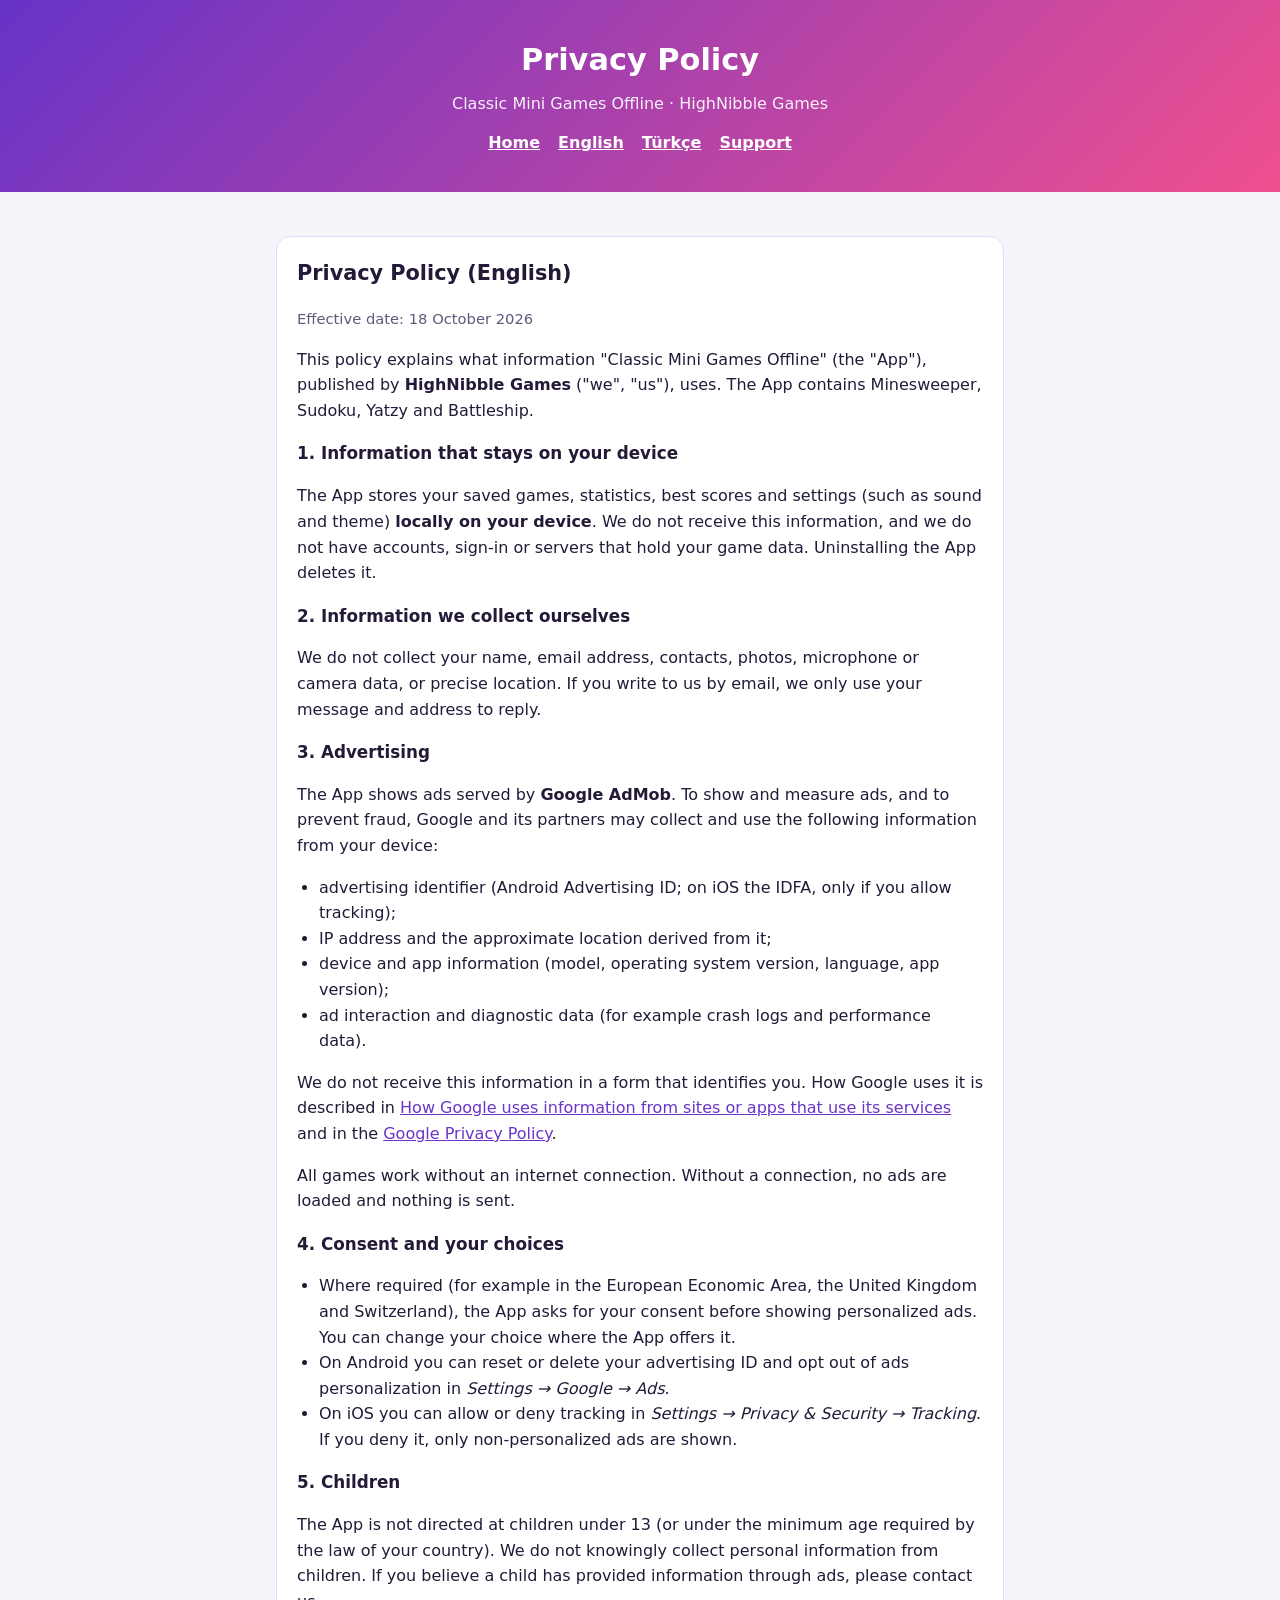
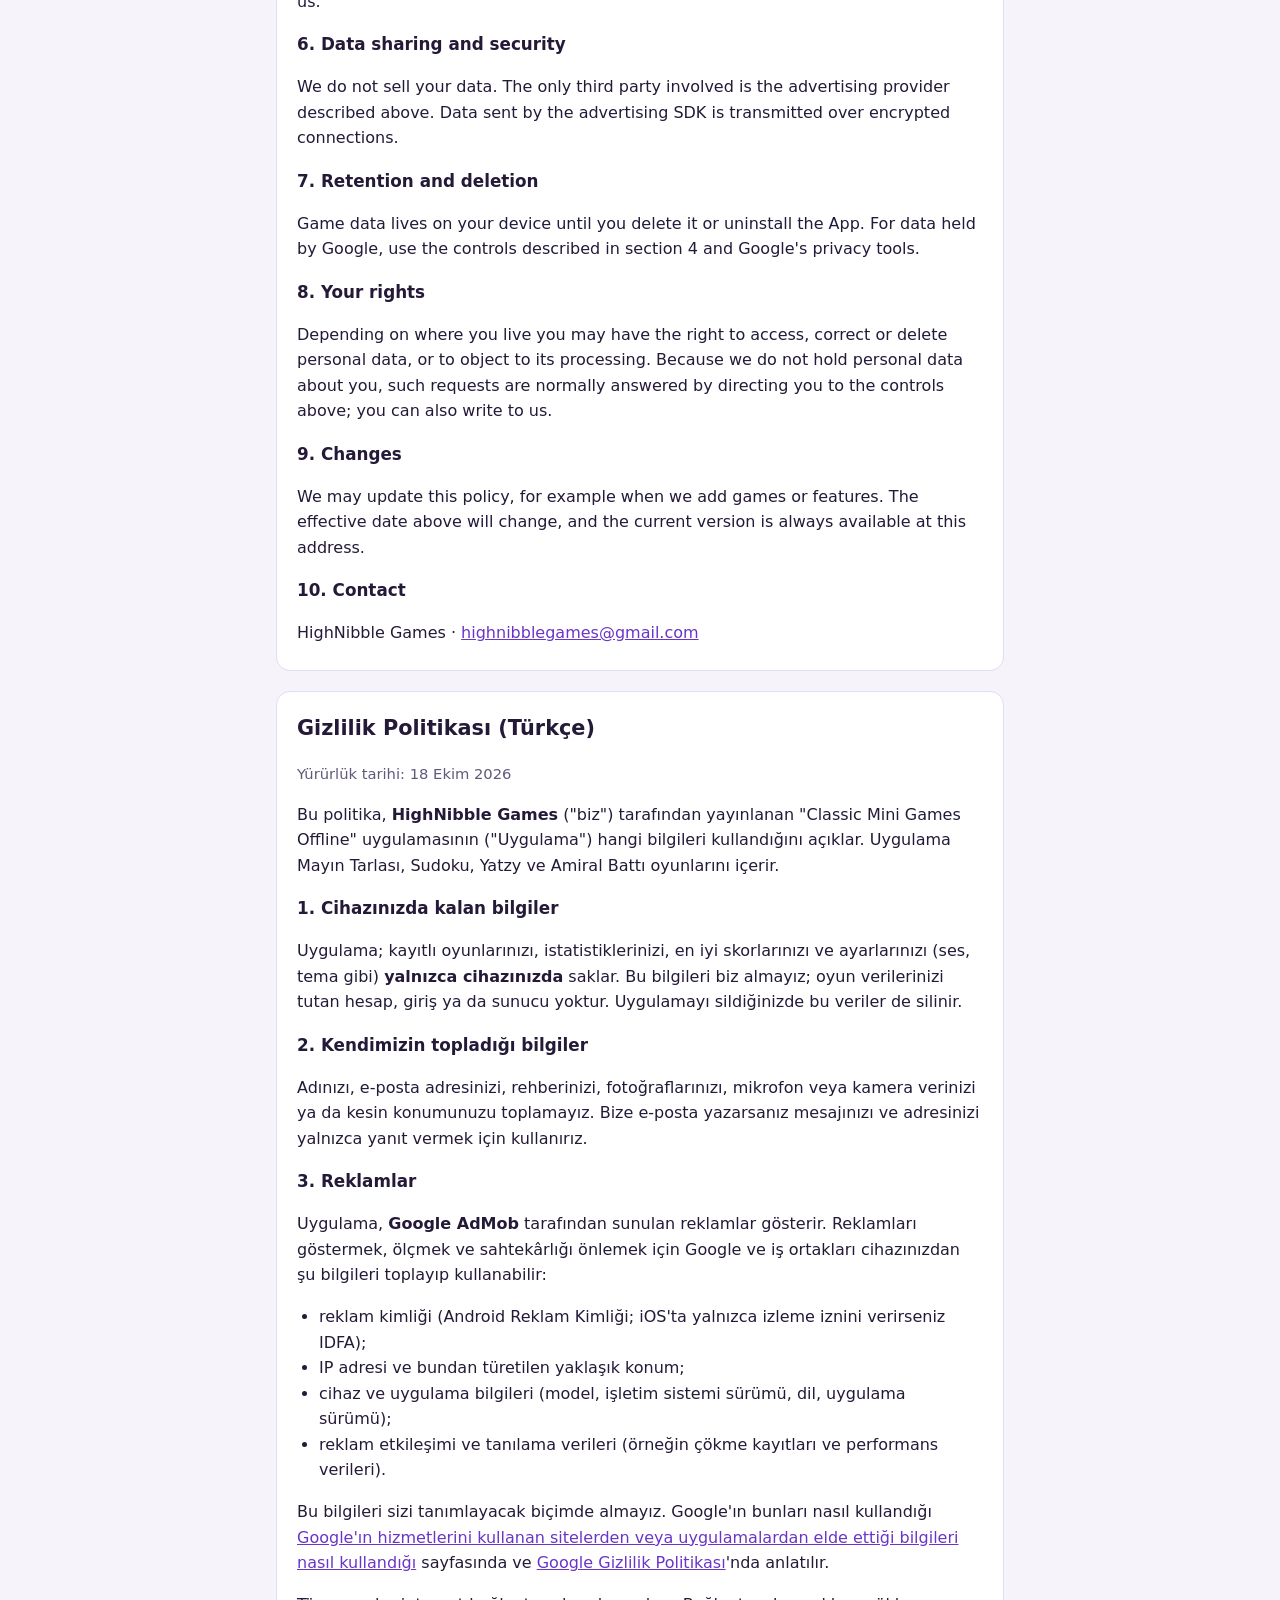
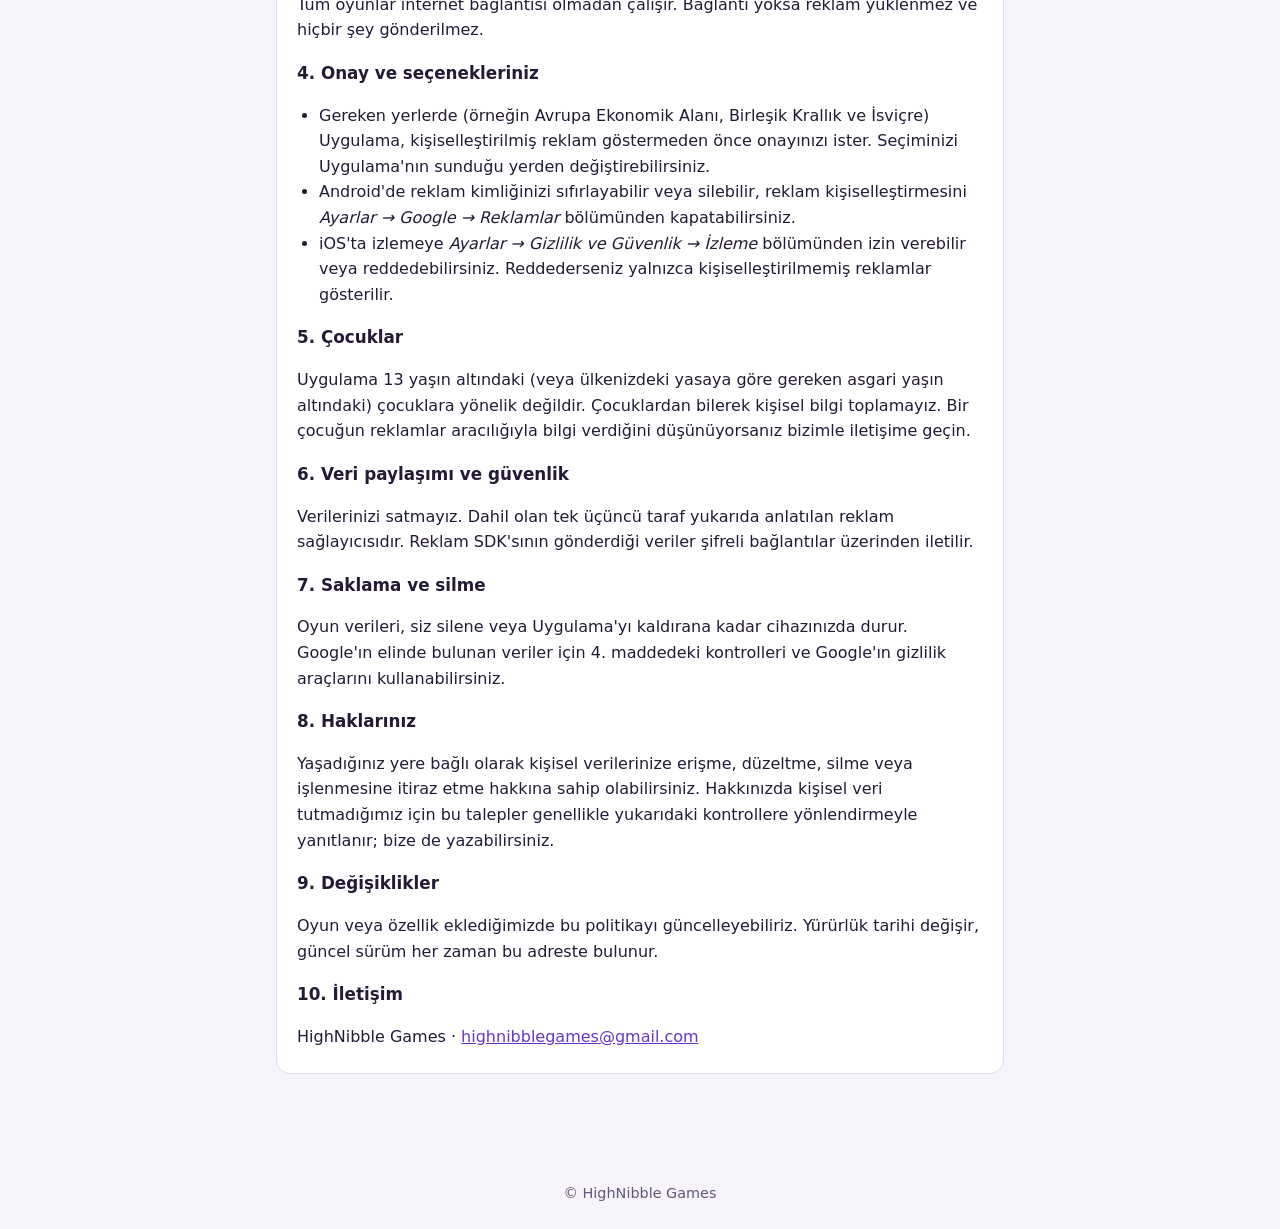
==== privacy.html @ de56972a "Add files via upload" ====
<!doctype html>
<html lang="en">
<head>
  <meta charset="utf-8">
  <meta name="viewport" content="width=device-width, initial-scale=1">
  <title>Privacy Policy - Classic Mini Games Offline</title>
  <meta name="description" content="Privacy Policy of Classic Mini Games Offline by HighNibble Games.">
  <link rel="stylesheet" href="style.css">
</head>
<body>
  <header class="site">
    <h1>Privacy Policy</h1>
    <p>Classic Mini Games Offline &middot; HighNibble Games</p>
    <nav class="links">
      <a href="index.html">Home</a>
      <a href="#en">English</a>
      <a href="#tr">Türkçe</a>
      <a href="support.html">Support</a>
    </nav>
  </header>
  <main>

    <section id="en" class="card">
      <h2>Privacy Policy (English)</h2>
      <p class="muted">Effective date: 18 October 2026</p>

      <p>This policy explains what information "Classic Mini Games Offline" (the "App"), published by <strong>HighNibble Games</strong> ("we", "us"), uses. The App contains Minesweeper, Sudoku, Yatzy and Battleship.</p>

      <h3>1. Information that stays on your device</h3>
      <p>The App stores your saved games, statistics, best scores and settings (such as sound and theme) <strong>locally on your device</strong>. We do not receive this information, and we do not have accounts, sign-in or servers that hold your game data. Uninstalling the App deletes it.</p>

      <h3>2. Information we collect ourselves</h3>
      <p>We do not collect your name, email address, contacts, photos, microphone or camera data, or precise location. If you write to us by email, we only use your message and address to reply.</p>

      <h3>3. Advertising</h3>
      <p>The App shows ads served by <strong>Google AdMob</strong>. To show and measure ads, and to prevent fraud, Google and its partners may collect and use the following information from your device:</p>
      <ul>
        <li>advertising identifier (Android Advertising ID; on iOS the IDFA, only if you allow tracking);</li>
        <li>IP address and the approximate location derived from it;</li>
        <li>device and app information (model, operating system version, language, app version);</li>
        <li>ad interaction and diagnostic data (for example crash logs and performance data).</li>
      </ul>
      <p>We do not receive this information in a form that identifies you. How Google uses it is described in <a href="https://policies.google.com/technologies/partner-sites" rel="noopener">How Google uses information from sites or apps that use its services</a> and in the <a href="https://policies.google.com/privacy" rel="noopener">Google Privacy Policy</a>.</p>
      <p>All games work without an internet connection. Without a connection, no ads are loaded and nothing is sent.</p>

      <h3>4. Consent and your choices</h3>
      <ul>
        <li>Where required (for example in the European Economic Area, the United Kingdom and Switzerland), the App asks for your consent before showing personalized ads. You can change your choice where the App offers it.</li>
        <li>On Android you can reset or delete your advertising ID and opt out of ads personalization in <em>Settings &rarr; Google &rarr; Ads</em>.</li>
        <li>On iOS you can allow or deny tracking in <em>Settings &rarr; Privacy &amp; Security &rarr; Tracking</em>. If you deny it, only non-personalized ads are shown.</li>
      </ul>

      <h3>5. Children</h3>
      <p>The App is not directed at children under 13 (or under the minimum age required by the law of your country). We do not knowingly collect personal information from children. If you believe a child has provided information through ads, please contact us.</p>

      <h3>6. Data sharing and security</h3>
      <p>We do not sell your data. The only third party involved is the advertising provider described above. Data sent by the advertising SDK is transmitted over encrypted connections.</p>

      <h3>7. Retention and deletion</h3>
      <p>Game data lives on your device until you delete it or uninstall the App. For data held by Google, use the controls described in section 4 and Google's privacy tools.</p>

      <h3>8. Your rights</h3>
      <p>Depending on where you live you may have the right to access, correct or delete personal data, or to object to its processing. Because we do not hold personal data about you, such requests are normally answered by directing you to the controls above; you can also write to us.</p>

      <h3>9. Changes</h3>
      <p>We may update this policy, for example when we add games or features. The effective date above will change, and the current version is always available at this address.</p>

      <h3>10. Contact</h3>
      <p>HighNibble Games &middot; <a href="mailto:highnibblegames@gmail.com">highnibblegames@gmail.com</a></p>
    </section>

    <section id="tr" class="card" lang="tr">
      <h2>Gizlilik Politikası (Türkçe)</h2>
      <p class="muted">Yürürlük tarihi: 18 Ekim 2026</p>

      <p>Bu politika, <strong>HighNibble Games</strong> ("biz") tarafından yayınlanan "Classic Mini Games Offline" uygulamasının ("Uygulama") hangi bilgileri kullandığını açıklar. Uygulama Mayın Tarlası, Sudoku, Yatzy ve Amiral Battı oyunlarını içerir.</p>

      <h3>1. Cihazınızda kalan bilgiler</h3>
      <p>Uygulama; kayıtlı oyunlarınızı, istatistiklerinizi, en iyi skorlarınızı ve ayarlarınızı (ses, tema gibi) <strong>yalnızca cihazınızda</strong> saklar. Bu bilgileri biz almayız; oyun verilerinizi tutan hesap, giriş ya da sunucu yoktur. Uygulamayı sildiğinizde bu veriler de silinir.</p>

      <h3>2. Kendimizin topladığı bilgiler</h3>
      <p>Adınızı, e-posta adresinizi, rehberinizi, fotoğraflarınızı, mikrofon veya kamera verinizi ya da kesin konumunuzu toplamayız. Bize e-posta yazarsanız mesajınızı ve adresinizi yalnızca yanıt vermek için kullanırız.</p>

      <h3>3. Reklamlar</h3>
      <p>Uygulama, <strong>Google AdMob</strong> tarafından sunulan reklamlar gösterir. Reklamları göstermek, ölçmek ve sahtekârlığı önlemek için Google ve iş ortakları cihazınızdan şu bilgileri toplayıp kullanabilir:</p>
      <ul>
        <li>reklam kimliği (Android Reklam Kimliği; iOS'ta yalnızca izleme iznini verirseniz IDFA);</li>
        <li>IP adresi ve bundan türetilen yaklaşık konum;</li>
        <li>cihaz ve uygulama bilgileri (model, işletim sistemi sürümü, dil, uygulama sürümü);</li>
        <li>reklam etkileşimi ve tanılama verileri (örneğin çökme kayıtları ve performans verileri).</li>
      </ul>
      <p>Bu bilgileri sizi tanımlayacak biçimde almayız. Google'ın bunları nasıl kullandığı <a href="https://policies.google.com/technologies/partner-sites" rel="noopener">Google'ın hizmetlerini kullanan sitelerden veya uygulamalardan elde ettiği bilgileri nasıl kullandığı</a> sayfasında ve <a href="https://policies.google.com/privacy" rel="noopener">Google Gizlilik Politikası</a>'nda anlatılır.</p>
      <p>Tüm oyunlar internet bağlantısı olmadan çalışır. Bağlantı yoksa reklam yüklenmez ve hiçbir şey gönderilmez.</p>

      <h3>4. Onay ve seçenekleriniz</h3>
      <ul>
        <li>Gereken yerlerde (örneğin Avrupa Ekonomik Alanı, Birleşik Krallık ve İsviçre) Uygulama, kişiselleştirilmiş reklam göstermeden önce onayınızı ister. Seçiminizi Uygulama'nın sunduğu yerden değiştirebilirsiniz.</li>
        <li>Android'de reklam kimliğinizi sıfırlayabilir veya silebilir, reklam kişiselleştirmesini <em>Ayarlar &rarr; Google &rarr; Reklamlar</em> bölümünden kapatabilirsiniz.</li>
        <li>iOS'ta izlemeye <em>Ayarlar &rarr; Gizlilik ve Güvenlik &rarr; İzleme</em> bölümünden izin verebilir veya reddedebilirsiniz. Reddederseniz yalnızca kişiselleştirilmemiş reklamlar gösterilir.</li>
      </ul>

      <h3>5. Çocuklar</h3>
      <p>Uygulama 13 yaşın altındaki (veya ülkenizdeki yasaya göre gereken asgari yaşın altındaki) çocuklara yönelik değildir. Çocuklardan bilerek kişisel bilgi toplamayız. Bir çocuğun reklamlar aracılığıyla bilgi verdiğini düşünüyorsanız bizimle iletişime geçin.</p>

      <h3>6. Veri paylaşımı ve güvenlik</h3>
      <p>Verilerinizi satmayız. Dahil olan tek üçüncü taraf yukarıda anlatılan reklam sağlayıcısıdır. Reklam SDK'sının gönderdiği veriler şifreli bağlantılar üzerinden iletilir.</p>

      <h3>7. Saklama ve silme</h3>
      <p>Oyun verileri, siz silene veya Uygulama'yı kaldırana kadar cihazınızda durur. Google'ın elinde bulunan veriler için 4. maddedeki kontrolleri ve Google'ın gizlilik araçlarını kullanabilirsiniz.</p>

      <h3>8. Haklarınız</h3>
      <p>Yaşadığınız yere bağlı olarak kişisel verilerinize erişme, düzeltme, silme veya işlenmesine itiraz etme hakkına sahip olabilirsiniz. Hakkınızda kişisel veri tutmadığımız için bu talepler genellikle yukarıdaki kontrollere yönlendirmeyle yanıtlanır; bize de yazabilirsiniz.</p>

      <h3>9. Değişiklikler</h3>
      <p>Oyun veya özellik eklediğimizde bu politikayı güncelleyebiliriz. Yürürlük tarihi değişir, güncel sürüm her zaman bu adreste bulunur.</p>

      <h3>10. İletişim</h3>
      <p>HighNibble Games &middot; <a href="mailto:highnibblegames@gmail.com">highnibblegames@gmail.com</a></p>
    </section>

  </main>
  <footer>&copy; HighNibble Games</footer>
</body>
</html>
---- style.css ----
:root {
  --bg: #f6f3fb;
  --card: #ffffff;
  --text: #241a38;
  --muted: #61587a;
  --accent: #6a35c7;
  --line: #e3dcf2;
}

@media (prefers-color-scheme: dark) {
  :root {
    --bg: #17102a;
    --card: #211842;
    --text: #f1ecfb;
    --muted: #b6aad3;
    --accent: #b99bff;
    --line: #372c60;
  }
}

* { box-sizing: border-box; }

body {
  margin: 0;
  background: var(--bg);
  color: var(--text);
  font-family: system-ui, -apple-system, "Segoe UI", Roboto, Helvetica, Arial, sans-serif;
  line-height: 1.6;
}

main {
  max-width: 760px;
  margin: 0 auto;
  padding: 24px 16px 64px;
}

header.site {
  background: linear-gradient(135deg, #6633c7, #f0508f);
  color: #fff;
  padding: 36px 16px;
  text-align: center;
}

header.site h1 { margin: 0 0 6px; font-size: 1.9rem; }
header.site p { margin: 0; opacity: 0.92; }

.card {
  background: var(--card);
  border: 1px solid var(--line);
  border-radius: 14px;
  padding: 20px 20px 8px;
  margin: 20px 0;
}

h2 { margin-top: 0; font-size: 1.3rem; }
h3 { font-size: 1.05rem; margin-bottom: 4px; }

a { color: var(--accent); }

nav.links {
  display: flex;
  flex-wrap: wrap;
  gap: 8px 18px;
  justify-content: center;
  margin: 14px 0 0;
}

nav.links a { color: #fff; font-weight: 600; }

.muted { color: var(--muted); font-size: 0.92rem; }

footer { text-align: center; color: var(--muted); font-size: 0.9rem; padding: 24px 16px; }

ul { padding-left: 22px; }
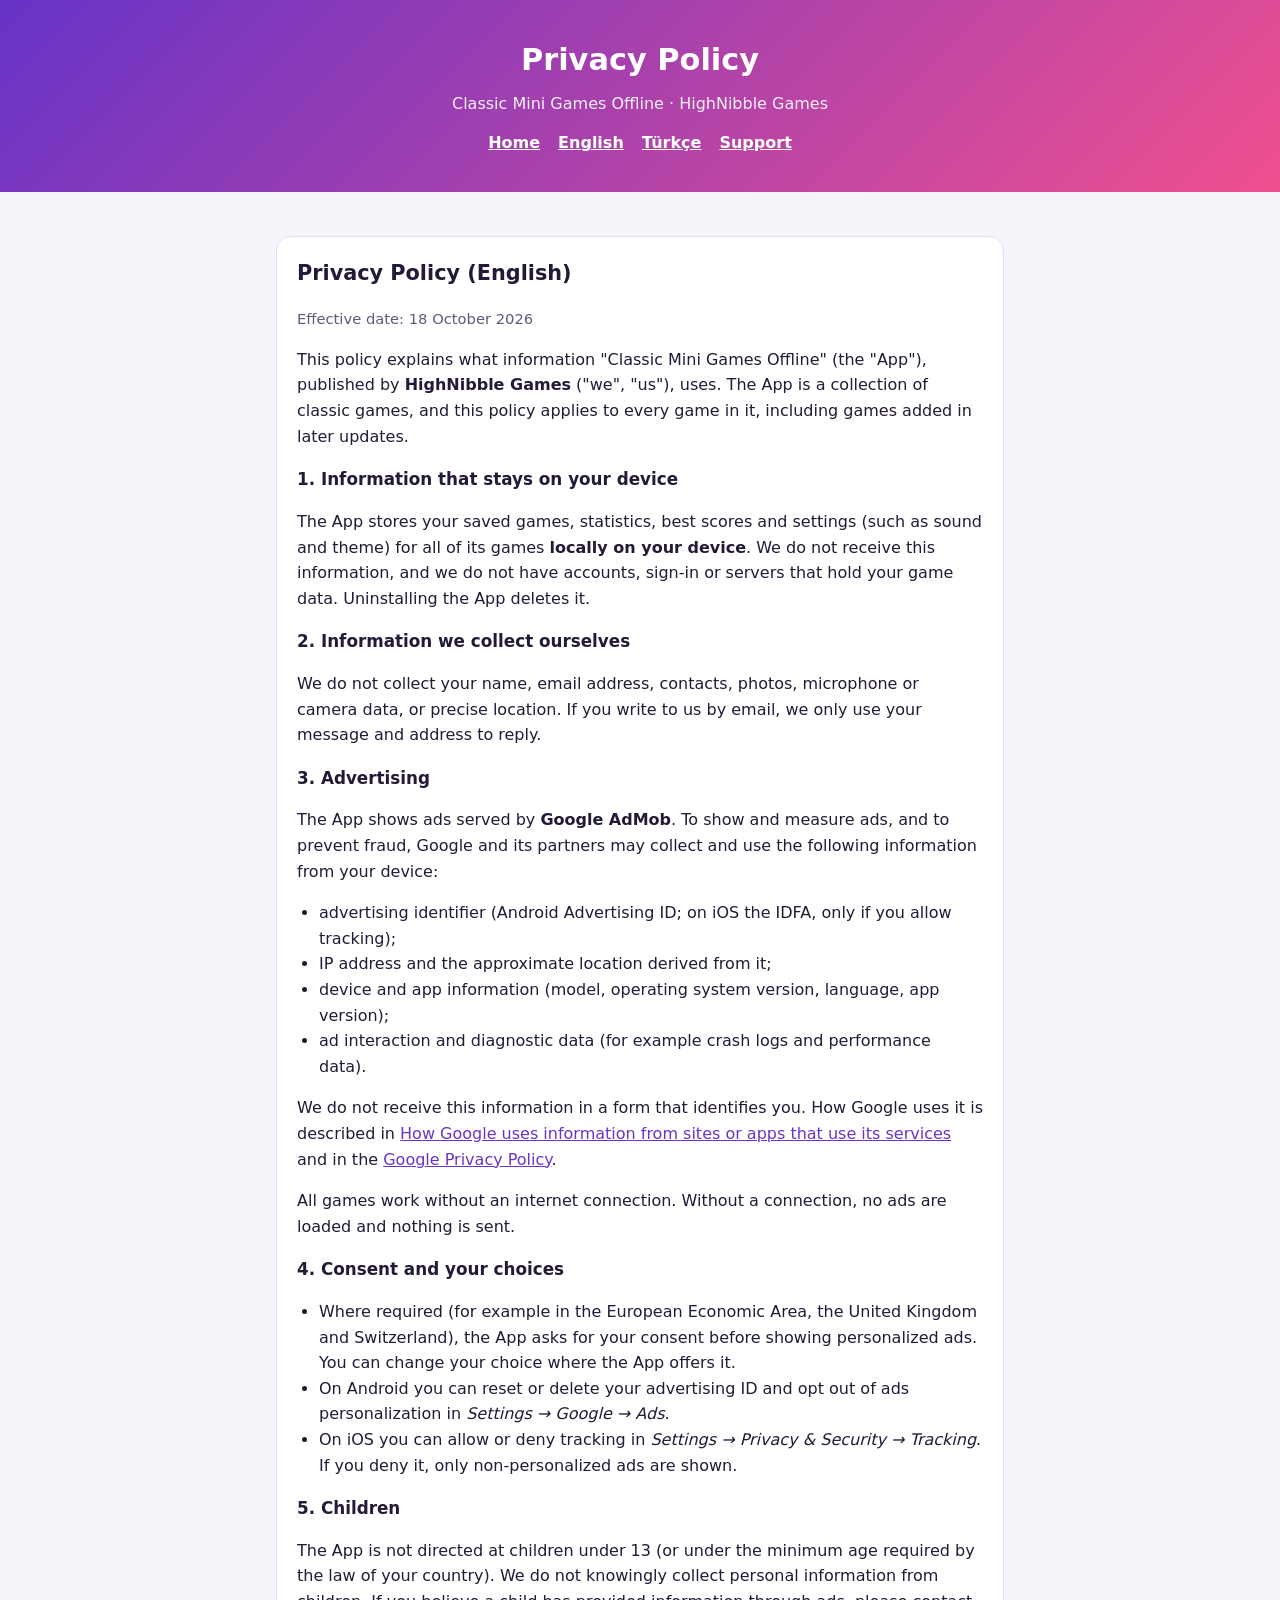
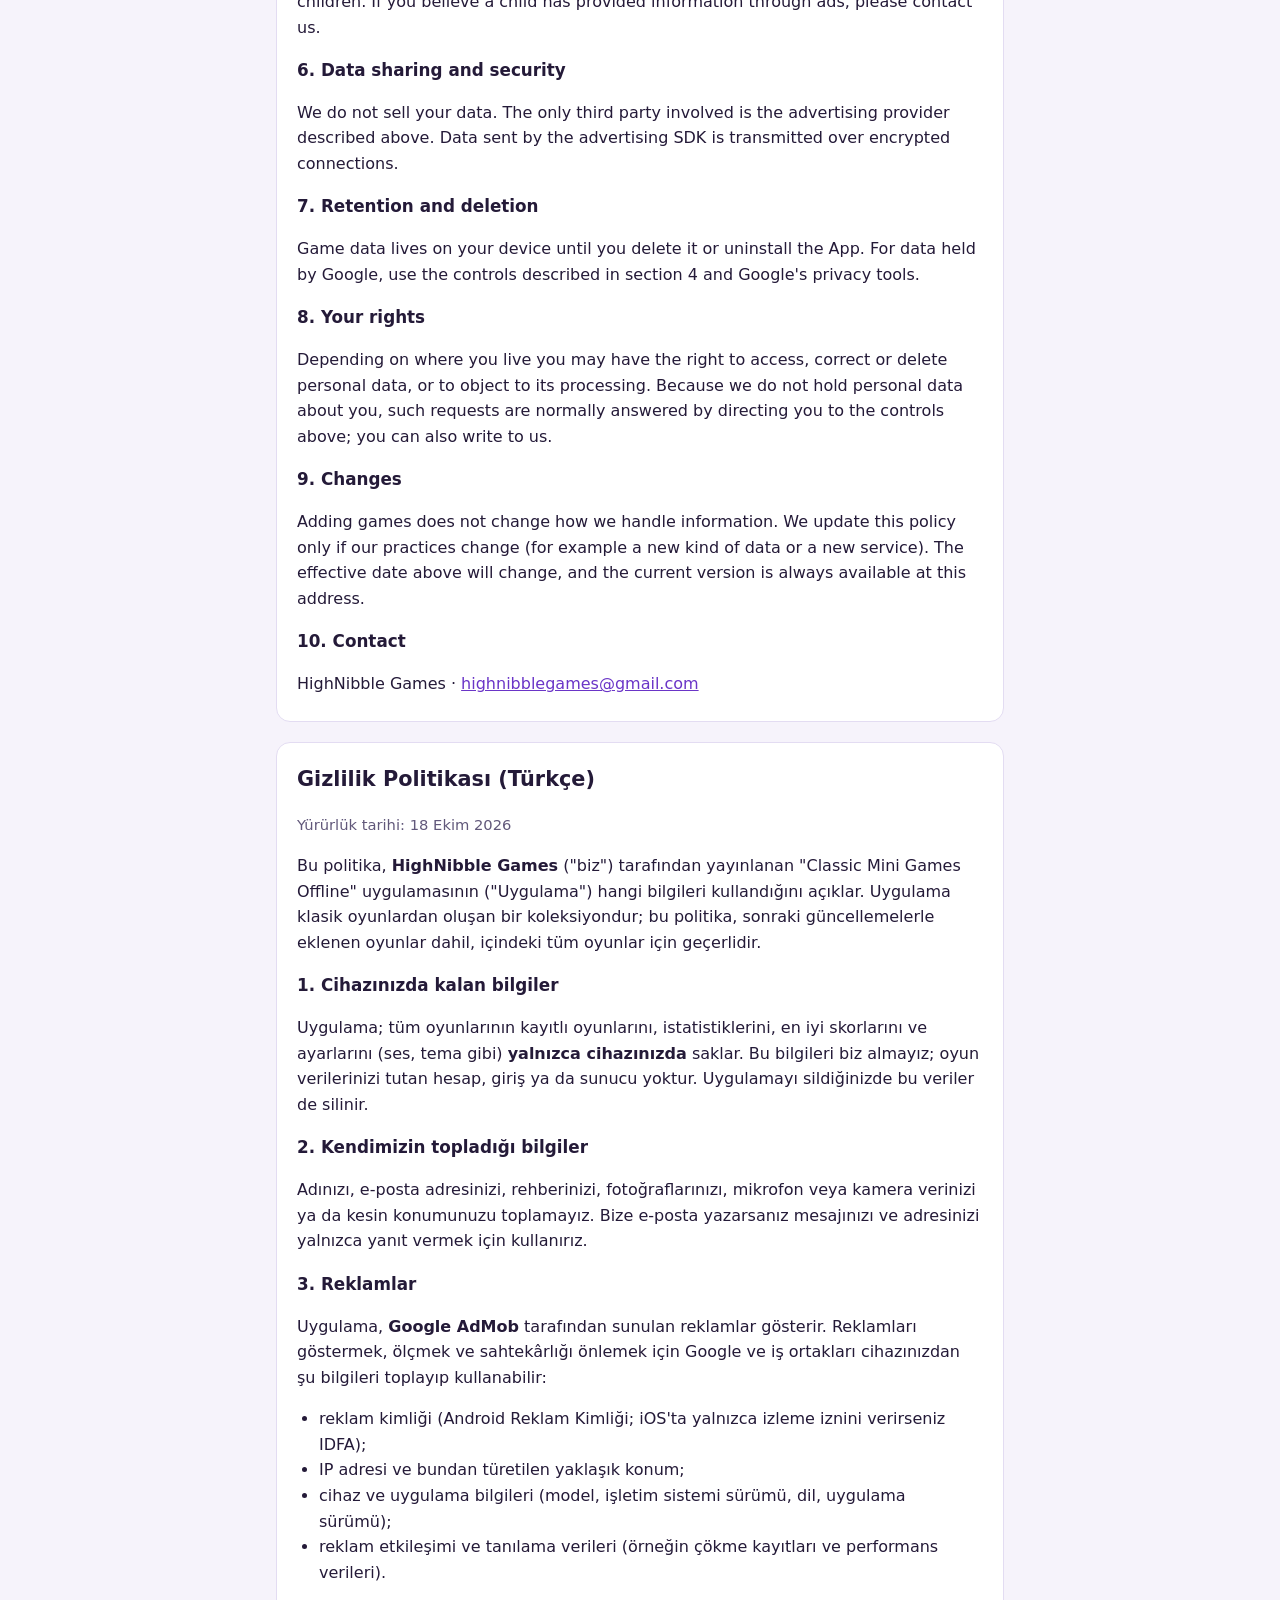
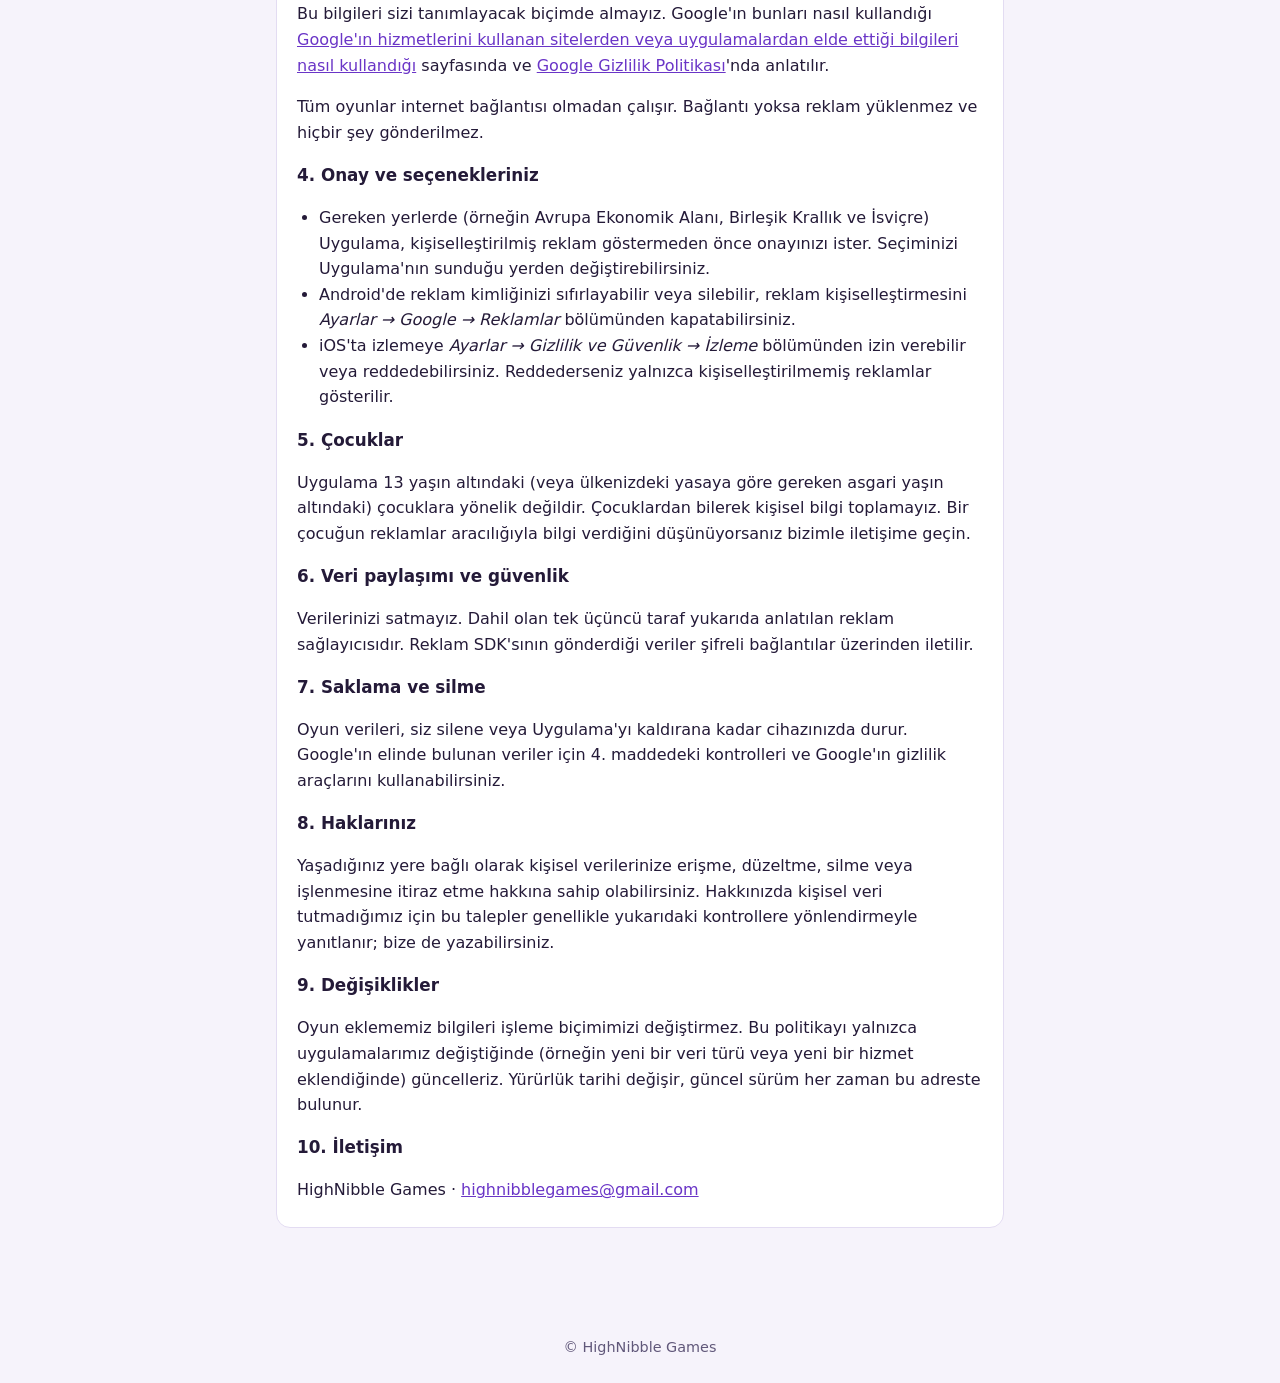
==== commit 4e609cbe: "Add files via upload" ====
--- a/privacy.html
+++ b/privacy.html
@@ -1,124 +1,124 @@
-<!doctype html>
-<html lang="en">
-<head>
-  <meta charset="utf-8">
-  <meta name="viewport" content="width=device-width, initial-scale=1">
-  <title>Privacy Policy - Classic Mini Games Offline</title>
-  <meta name="description" content="Privacy Policy of Classic Mini Games Offline by HighNibble Games.">
-  <link rel="stylesheet" href="style.css">
-</head>
-<body>
-  <header class="site">
-    <h1>Privacy Policy</h1>
-    <p>Classic Mini Games Offline &middot; HighNibble Games</p>
-    <nav class="links">
-      <a href="index.html">Home</a>
-      <a href="#en">English</a>
-      <a href="#tr">Türkçe</a>
-      <a href="support.html">Support</a>
-    </nav>
-  </header>
-  <main>
-
-    <section id="en" class="card">
-      <h2>Privacy Policy (English)</h2>
-      <p class="muted">Effective date: 18 October 2026</p>
-
-      <p>This policy explains what information "Classic Mini Games Offline" (the "App"), published by <strong>HighNibble Games</strong> ("we", "us"), uses. The App contains Minesweeper, Sudoku, Yatzy and Battleship.</p>
-
-      <h3>1. Information that stays on your device</h3>
-      <p>The App stores your saved games, statistics, best scores and settings (such as sound and theme) <strong>locally on your device</strong>. We do not receive this information, and we do not have accounts, sign-in or servers that hold your game data. Uninstalling the App deletes it.</p>
-
-      <h3>2. Information we collect ourselves</h3>
-      <p>We do not collect your name, email address, contacts, photos, microphone or camera data, or precise location. If you write to us by email, we only use your message and address to reply.</p>
-
-      <h3>3. Advertising</h3>
-      <p>The App shows ads served by <strong>Google AdMob</strong>. To show and measure ads, and to prevent fraud, Google and its partners may collect and use the following information from your device:</p>
-      <ul>
-        <li>advertising identifier (Android Advertising ID; on iOS the IDFA, only if you allow tracking);</li>
-        <li>IP address and the approximate location derived from it;</li>
-        <li>device and app information (model, operating system version, language, app version);</li>
-        <li>ad interaction and diagnostic data (for example crash logs and performance data).</li>
-      </ul>
-      <p>We do not receive this information in a form that identifies you. How Google uses it is described in <a href="https://policies.google.com/technologies/partner-sites" rel="noopener">How Google uses information from sites or apps that use its services</a> and in the <a href="https://policies.google.com/privacy" rel="noopener">Google Privacy Policy</a>.</p>
-      <p>All games work without an internet connection. Without a connection, no ads are loaded and nothing is sent.</p>
-
-      <h3>4. Consent and your choices</h3>
-      <ul>
-        <li>Where required (for example in the European Economic Area, the United Kingdom and Switzerland), the App asks for your consent before showing personalized ads. You can change your choice where the App offers it.</li>
-        <li>On Android you can reset or delete your advertising ID and opt out of ads personalization in <em>Settings &rarr; Google &rarr; Ads</em>.</li>
-        <li>On iOS you can allow or deny tracking in <em>Settings &rarr; Privacy &amp; Security &rarr; Tracking</em>. If you deny it, only non-personalized ads are shown.</li>
-      </ul>
-
-      <h3>5. Children</h3>
-      <p>The App is not directed at children under 13 (or under the minimum age required by the law of your country). We do not knowingly collect personal information from children. If you believe a child has provided information through ads, please contact us.</p>
-
-      <h3>6. Data sharing and security</h3>
-      <p>We do not sell your data. The only third party involved is the advertising provider described above. Data sent by the advertising SDK is transmitted over encrypted connections.</p>
-
-      <h3>7. Retention and deletion</h3>
-      <p>Game data lives on your device until you delete it or uninstall the App. For data held by Google, use the controls described in section 4 and Google's privacy tools.</p>
-
-      <h3>8. Your rights</h3>
-      <p>Depending on where you live you may have the right to access, correct or delete personal data, or to object to its processing. Because we do not hold personal data about you, such requests are normally answered by directing you to the controls above; you can also write to us.</p>
-
-      <h3>9. Changes</h3>
-      <p>We may update this policy, for example when we add games or features. The effective date above will change, and the current version is always available at this address.</p>
-
-      <h3>10. Contact</h3>
-      <p>HighNibble Games &middot; <a href="mailto:highnibblegames@gmail.com">highnibblegames@gmail.com</a></p>
-    </section>
-
-    <section id="tr" class="card" lang="tr">
-      <h2>Gizlilik Politikası (Türkçe)</h2>
-      <p class="muted">Yürürlük tarihi: 18 Ekim 2026</p>
-
-      <p>Bu politika, <strong>HighNibble Games</strong> ("biz") tarafından yayınlanan "Classic Mini Games Offline" uygulamasının ("Uygulama") hangi bilgileri kullandığını açıklar. Uygulama Mayın Tarlası, Sudoku, Yatzy ve Amiral Battı oyunlarını içerir.</p>
-
-      <h3>1. Cihazınızda kalan bilgiler</h3>
-      <p>Uygulama; kayıtlı oyunlarınızı, istatistiklerinizi, en iyi skorlarınızı ve ayarlarınızı (ses, tema gibi) <strong>yalnızca cihazınızda</strong> saklar. Bu bilgileri biz almayız; oyun verilerinizi tutan hesap, giriş ya da sunucu yoktur. Uygulamayı sildiğinizde bu veriler de silinir.</p>
-
-      <h3>2. Kendimizin topladığı bilgiler</h3>
-      <p>Adınızı, e-posta adresinizi, rehberinizi, fotoğraflarınızı, mikrofon veya kamera verinizi ya da kesin konumunuzu toplamayız. Bize e-posta yazarsanız mesajınızı ve adresinizi yalnızca yanıt vermek için kullanırız.</p>
-
-      <h3>3. Reklamlar</h3>
-      <p>Uygulama, <strong>Google AdMob</strong> tarafından sunulan reklamlar gösterir. Reklamları göstermek, ölçmek ve sahtekârlığı önlemek için Google ve iş ortakları cihazınızdan şu bilgileri toplayıp kullanabilir:</p>
-      <ul>
-        <li>reklam kimliği (Android Reklam Kimliği; iOS'ta yalnızca izleme iznini verirseniz IDFA);</li>
-        <li>IP adresi ve bundan türetilen yaklaşık konum;</li>
-        <li>cihaz ve uygulama bilgileri (model, işletim sistemi sürümü, dil, uygulama sürümü);</li>
-        <li>reklam etkileşimi ve tanılama verileri (örneğin çökme kayıtları ve performans verileri).</li>
-      </ul>
-      <p>Bu bilgileri sizi tanımlayacak biçimde almayız. Google'ın bunları nasıl kullandığı <a href="https://policies.google.com/technologies/partner-sites" rel="noopener">Google'ın hizmetlerini kullanan sitelerden veya uygulamalardan elde ettiği bilgileri nasıl kullandığı</a> sayfasında ve <a href="https://policies.google.com/privacy" rel="noopener">Google Gizlilik Politikası</a>'nda anlatılır.</p>
-      <p>Tüm oyunlar internet bağlantısı olmadan çalışır. Bağlantı yoksa reklam yüklenmez ve hiçbir şey gönderilmez.</p>
-
-      <h3>4. Onay ve seçenekleriniz</h3>
-      <ul>
-        <li>Gereken yerlerde (örneğin Avrupa Ekonomik Alanı, Birleşik Krallık ve İsviçre) Uygulama, kişiselleştirilmiş reklam göstermeden önce onayınızı ister. Seçiminizi Uygulama'nın sunduğu yerden değiştirebilirsiniz.</li>
-        <li>Android'de reklam kimliğinizi sıfırlayabilir veya silebilir, reklam kişiselleştirmesini <em>Ayarlar &rarr; Google &rarr; Reklamlar</em> bölümünden kapatabilirsiniz.</li>
-        <li>iOS'ta izlemeye <em>Ayarlar &rarr; Gizlilik ve Güvenlik &rarr; İzleme</em> bölümünden izin verebilir veya reddedebilirsiniz. Reddederseniz yalnızca kişiselleştirilmemiş reklamlar gösterilir.</li>
-      </ul>
-
-      <h3>5. Çocuklar</h3>
-      <p>Uygulama 13 yaşın altındaki (veya ülkenizdeki yasaya göre gereken asgari yaşın altındaki) çocuklara yönelik değildir. Çocuklardan bilerek kişisel bilgi toplamayız. Bir çocuğun reklamlar aracılığıyla bilgi verdiğini düşünüyorsanız bizimle iletişime geçin.</p>
-
-      <h3>6. Veri paylaşımı ve güvenlik</h3>
-      <p>Verilerinizi satmayız. Dahil olan tek üçüncü taraf yukarıda anlatılan reklam sağlayıcısıdır. Reklam SDK'sının gönderdiği veriler şifreli bağlantılar üzerinden iletilir.</p>
-
-      <h3>7. Saklama ve silme</h3>
-      <p>Oyun verileri, siz silene veya Uygulama'yı kaldırana kadar cihazınızda durur. Google'ın elinde bulunan veriler için 4. maddedeki kontrolleri ve Google'ın gizlilik araçlarını kullanabilirsiniz.</p>
-
-      <h3>8. Haklarınız</h3>
-      <p>Yaşadığınız yere bağlı olarak kişisel verilerinize erişme, düzeltme, silme veya işlenmesine itiraz etme hakkına sahip olabilirsiniz. Hakkınızda kişisel veri tutmadığımız için bu talepler genellikle yukarıdaki kontrollere yönlendirmeyle yanıtlanır; bize de yazabilirsiniz.</p>
-
-      <h3>9. Değişiklikler</h3>
-      <p>Oyun veya özellik eklediğimizde bu politikayı güncelleyebiliriz. Yürürlük tarihi değişir, güncel sürüm her zaman bu adreste bulunur.</p>
-
-      <h3>10. İletişim</h3>
-      <p>HighNibble Games &middot; <a href="mailto:highnibblegames@gmail.com">highnibblegames@gmail.com</a></p>
-    </section>
-
-  </main>
-  <footer>&copy; HighNibble Games</footer>
-</body>
-</html>
+<!doctype html>
+<html lang="en">
+<head>
+  <meta charset="utf-8">
+  <meta name="viewport" content="width=device-width, initial-scale=1">
+  <title>Privacy Policy - Classic Mini Games Offline</title>
+  <meta name="description" content="Privacy Policy of Classic Mini Games Offline by HighNibble Games.">
+  <link rel="stylesheet" href="style.css">
+</head>
+<body>
+  <header class="site">
+    <h1>Privacy Policy</h1>
+    <p>Classic Mini Games Offline &middot; HighNibble Games</p>
+    <nav class="links">
+      <a href="index.html">Home</a>
+      <a href="#en">English</a>
+      <a href="#tr">Türkçe</a>
+      <a href="support.html">Support</a>
+    </nav>
+  </header>
+  <main>
+
+    <section id="en" class="card">
+      <h2>Privacy Policy (English)</h2>
+      <p class="muted">Effective date: 18 October 2026</p>
+
+      <p>This policy explains what information "Classic Mini Games Offline" (the "App"), published by <strong>HighNibble Games</strong> ("we", "us"), uses. The App is a collection of classic games, and this policy applies to every game in it, including games added in later updates.</p>
+
+      <h3>1. Information that stays on your device</h3>
+      <p>The App stores your saved games, statistics, best scores and settings (such as sound and theme) for all of its games <strong>locally on your device</strong>. We do not receive this information, and we do not have accounts, sign-in or servers that hold your game data. Uninstalling the App deletes it.</p>
+
+      <h3>2. Information we collect ourselves</h3>
+      <p>We do not collect your name, email address, contacts, photos, microphone or camera data, or precise location. If you write to us by email, we only use your message and address to reply.</p>
+
+      <h3>3. Advertising</h3>
+      <p>The App shows ads served by <strong>Google AdMob</strong>. To show and measure ads, and to prevent fraud, Google and its partners may collect and use the following information from your device:</p>
+      <ul>
+        <li>advertising identifier (Android Advertising ID; on iOS the IDFA, only if you allow tracking);</li>
+        <li>IP address and the approximate location derived from it;</li>
+        <li>device and app information (model, operating system version, language, app version);</li>
+        <li>ad interaction and diagnostic data (for example crash logs and performance data).</li>
+      </ul>
+      <p>We do not receive this information in a form that identifies you. How Google uses it is described in <a href="https://policies.google.com/technologies/partner-sites" rel="noopener">How Google uses information from sites or apps that use its services</a> and in the <a href="https://policies.google.com/privacy" rel="noopener">Google Privacy Policy</a>.</p>
+      <p>All games work without an internet connection. Without a connection, no ads are loaded and nothing is sent.</p>
+
+      <h3>4. Consent and your choices</h3>
+      <ul>
+        <li>Where required (for example in the European Economic Area, the United Kingdom and Switzerland), the App asks for your consent before showing personalized ads. You can change your choice where the App offers it.</li>
+        <li>On Android you can reset or delete your advertising ID and opt out of ads personalization in <em>Settings &rarr; Google &rarr; Ads</em>.</li>
+        <li>On iOS you can allow or deny tracking in <em>Settings &rarr; Privacy &amp; Security &rarr; Tracking</em>. If you deny it, only non-personalized ads are shown.</li>
+      </ul>
+
+      <h3>5. Children</h3>
+      <p>The App is not directed at children under 13 (or under the minimum age required by the law of your country). We do not knowingly collect personal information from children. If you believe a child has provided information through ads, please contact us.</p>
+
+      <h3>6. Data sharing and security</h3>
+      <p>We do not sell your data. The only third party involved is the advertising provider described above. Data sent by the advertising SDK is transmitted over encrypted connections.</p>
+
+      <h3>7. Retention and deletion</h3>
+      <p>Game data lives on your device until you delete it or uninstall the App. For data held by Google, use the controls described in section 4 and Google's privacy tools.</p>
+
+      <h3>8. Your rights</h3>
+      <p>Depending on where you live you may have the right to access, correct or delete personal data, or to object to its processing. Because we do not hold personal data about you, such requests are normally answered by directing you to the controls above; you can also write to us.</p>
+
+      <h3>9. Changes</h3>
+      <p>Adding games does not change how we handle information. We update this policy only if our practices change (for example a new kind of data or a new service). The effective date above will change, and the current version is always available at this address.</p>
+
+      <h3>10. Contact</h3>
+      <p>HighNibble Games &middot; <a href="mailto:highnibblegames@gmail.com">highnibblegames@gmail.com</a></p>
+    </section>
+
+    <section id="tr" class="card" lang="tr">
+      <h2>Gizlilik Politikası (Türkçe)</h2>
+      <p class="muted">Yürürlük tarihi: 18 Ekim 2026</p>
+
+      <p>Bu politika, <strong>HighNibble Games</strong> ("biz") tarafından yayınlanan "Classic Mini Games Offline" uygulamasının ("Uygulama") hangi bilgileri kullandığını açıklar. Uygulama klasik oyunlardan oluşan bir koleksiyondur; bu politika, sonraki güncellemelerle eklenen oyunlar dahil, içindeki tüm oyunlar için geçerlidir.</p>
+
+      <h3>1. Cihazınızda kalan bilgiler</h3>
+      <p>Uygulama; tüm oyunlarının kayıtlı oyunlarını, istatistiklerini, en iyi skorlarını ve ayarlarını (ses, tema gibi) <strong>yalnızca cihazınızda</strong> saklar. Bu bilgileri biz almayız; oyun verilerinizi tutan hesap, giriş ya da sunucu yoktur. Uygulamayı sildiğinizde bu veriler de silinir.</p>
+
+      <h3>2. Kendimizin topladığı bilgiler</h3>
+      <p>Adınızı, e-posta adresinizi, rehberinizi, fotoğraflarınızı, mikrofon veya kamera verinizi ya da kesin konumunuzu toplamayız. Bize e-posta yazarsanız mesajınızı ve adresinizi yalnızca yanıt vermek için kullanırız.</p>
+
+      <h3>3. Reklamlar</h3>
+      <p>Uygulama, <strong>Google AdMob</strong> tarafından sunulan reklamlar gösterir. Reklamları göstermek, ölçmek ve sahtekârlığı önlemek için Google ve iş ortakları cihazınızdan şu bilgileri toplayıp kullanabilir:</p>
+      <ul>
+        <li>reklam kimliği (Android Reklam Kimliği; iOS'ta yalnızca izleme iznini verirseniz IDFA);</li>
+        <li>IP adresi ve bundan türetilen yaklaşık konum;</li>
+        <li>cihaz ve uygulama bilgileri (model, işletim sistemi sürümü, dil, uygulama sürümü);</li>
+        <li>reklam etkileşimi ve tanılama verileri (örneğin çökme kayıtları ve performans verileri).</li>
+      </ul>
+      <p>Bu bilgileri sizi tanımlayacak biçimde almayız. Google'ın bunları nasıl kullandığı <a href="https://policies.google.com/technologies/partner-sites" rel="noopener">Google'ın hizmetlerini kullanan sitelerden veya uygulamalardan elde ettiği bilgileri nasıl kullandığı</a> sayfasında ve <a href="https://policies.google.com/privacy" rel="noopener">Google Gizlilik Politikası</a>'nda anlatılır.</p>
+      <p>Tüm oyunlar internet bağlantısı olmadan çalışır. Bağlantı yoksa reklam yüklenmez ve hiçbir şey gönderilmez.</p>
+
+      <h3>4. Onay ve seçenekleriniz</h3>
+      <ul>
+        <li>Gereken yerlerde (örneğin Avrupa Ekonomik Alanı, Birleşik Krallık ve İsviçre) Uygulama, kişiselleştirilmiş reklam göstermeden önce onayınızı ister. Seçiminizi Uygulama'nın sunduğu yerden değiştirebilirsiniz.</li>
+        <li>Android'de reklam kimliğinizi sıfırlayabilir veya silebilir, reklam kişiselleştirmesini <em>Ayarlar &rarr; Google &rarr; Reklamlar</em> bölümünden kapatabilirsiniz.</li>
+        <li>iOS'ta izlemeye <em>Ayarlar &rarr; Gizlilik ve Güvenlik &rarr; İzleme</em> bölümünden izin verebilir veya reddedebilirsiniz. Reddederseniz yalnızca kişiselleştirilmemiş reklamlar gösterilir.</li>
+      </ul>
+
+      <h3>5. Çocuklar</h3>
+      <p>Uygulama 13 yaşın altındaki (veya ülkenizdeki yasaya göre gereken asgari yaşın altındaki) çocuklara yönelik değildir. Çocuklardan bilerek kişisel bilgi toplamayız. Bir çocuğun reklamlar aracılığıyla bilgi verdiğini düşünüyorsanız bizimle iletişime geçin.</p>
+
+      <h3>6. Veri paylaşımı ve güvenlik</h3>
+      <p>Verilerinizi satmayız. Dahil olan tek üçüncü taraf yukarıda anlatılan reklam sağlayıcısıdır. Reklam SDK'sının gönderdiği veriler şifreli bağlantılar üzerinden iletilir.</p>
+
+      <h3>7. Saklama ve silme</h3>
+      <p>Oyun verileri, siz silene veya Uygulama'yı kaldırana kadar cihazınızda durur. Google'ın elinde bulunan veriler için 4. maddedeki kontrolleri ve Google'ın gizlilik araçlarını kullanabilirsiniz.</p>
+
+      <h3>8. Haklarınız</h3>
+      <p>Yaşadığınız yere bağlı olarak kişisel verilerinize erişme, düzeltme, silme veya işlenmesine itiraz etme hakkına sahip olabilirsiniz. Hakkınızda kişisel veri tutmadığımız için bu talepler genellikle yukarıdaki kontrollere yönlendirmeyle yanıtlanır; bize de yazabilirsiniz.</p>
+
+      <h3>9. Değişiklikler</h3>
+      <p>Oyun eklememiz bilgileri işleme biçimimizi değiştirmez. Bu politikayı yalnızca uygulamalarımız değiştiğinde (örneğin yeni bir veri türü veya yeni bir hizmet eklendiğinde) güncelleriz. Yürürlük tarihi değişir, güncel sürüm her zaman bu adreste bulunur.</p>
+
+      <h3>10. İletişim</h3>
+      <p>HighNibble Games &middot; <a href="mailto:highnibblegames@gmail.com">highnibblegames@gmail.com</a></p>
+    </section>
+
+  </main>
+  <footer>&copy; HighNibble Games</footer>
+</body>
+</html>
